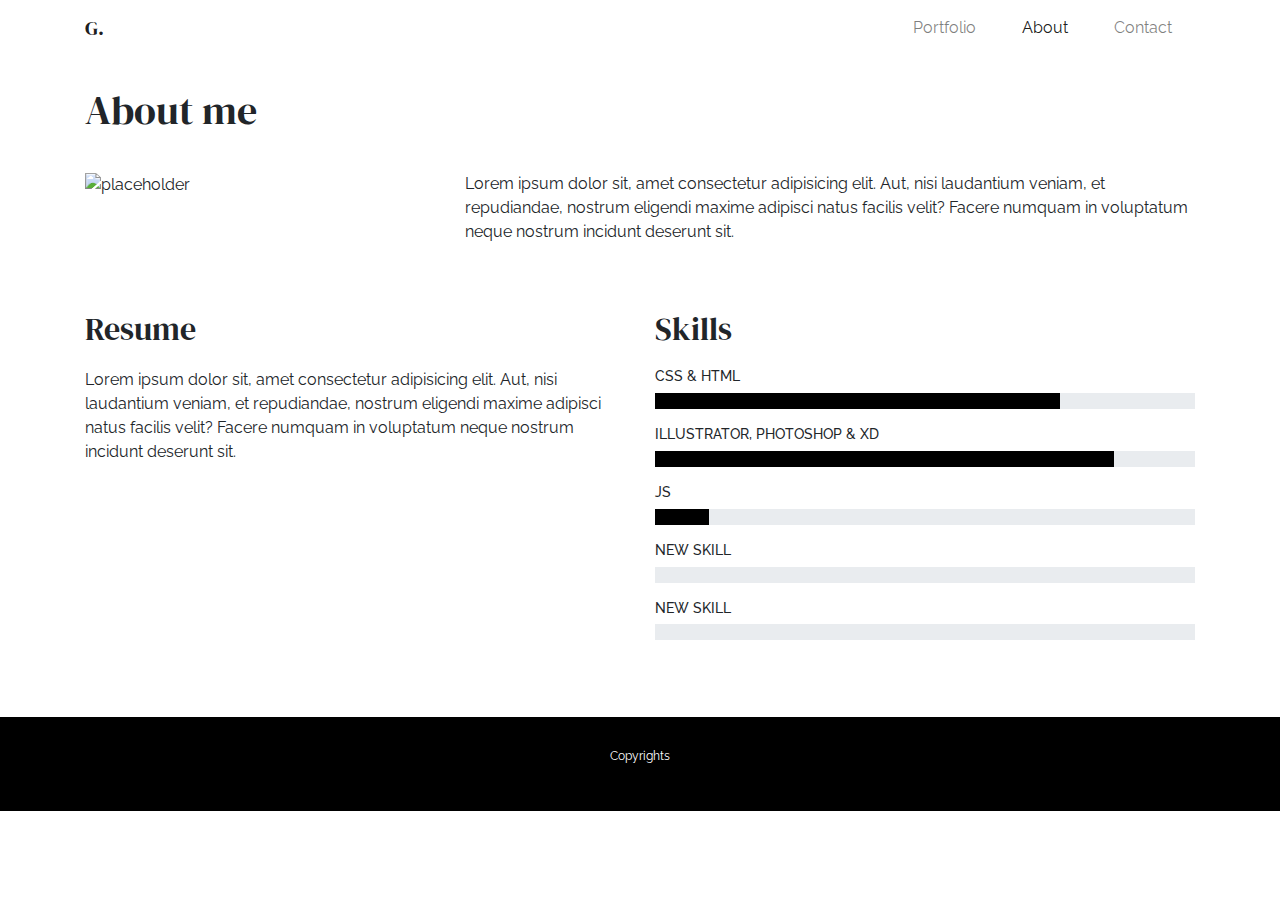
==== about.html @ 0bae454a "include images portfolio" ====
<!DOCTYPE html>
<html lang="en">
<head>
    <meta charset="UTF-8">
    <meta name="viewport" content="width=device-width, initial-scale=1.0">
    <meta http-equiv="X-UA-Compatible" content="ie=edge">
    <title>Garcia Portfolio</title>
    <link rel="shortcut icon" href="./assets/images/favicon.png" type="image/png"/>
    <link rel="stylesheet" href="https://stackpath.bootstrapcdn.com/bootstrap/4.3.1/css/bootstrap.min.css" integrity="sha384-ggOyR0iXCbMQv3Xipma34MD+dH/1fQ784/j6cY/iJTQUOhcWr7x9JvoRxT2MZw1T" crossorigin="anonymous">
    <link rel="stylesheet" href="./assets/css/style.css">
    <link href="https://fonts.googleapis.com/css?family=DM+Serif+Display|Raleway:300,400&display=swap" rel="stylesheet">
</head>

<body>
    <nav class="navbar navbar-expand-lg navbar-light bg-white">
        <div class="container">
            <a class="navbar-brand" href="./index.html">G.</a>
            <button class="navbar-toggler" type="button" data-toggle="collapse" data-target="#navbarSupportedContent" aria-controls="navbarSupportedContent" aria-expanded="false" aria-label="Toggle navigation">
            <span class="navbar-toggler-icon"></span>
            </button>
        
            <div class="collapse navbar-collapse" id="navbarSupportedContent">
            <ul class="navbar-nav ml-auto">
                <li class="nav-item">
                <a class="nav-link" href="./index.html#portfolio">Portfolio</a>
                </li>
                <li class="nav-item active">
                <a class="nav-link" href="./about.html">About</a>
                </li>
                <li class="nav-item">
                <a class="nav-link" href="./contact.html">Contact</a>
                </li>
            </ul>
            </div>
        </div>
    </nav>
    <div class="container">
        <div class="row intro">
            <div class="col-12 col-md-8">
                <h1>About me</h1>
            </div>
        </div>
        <div class="row">
            <div class="col-12 col-sm-4">
                <img src="https://via.placeholder.com/150x150" alt="placeholder">
            </div>
            <div class="col-12 col-sm-8">
                    <p>Lorem ipsum dolor sit, amet consectetur adipisicing elit. Aut, nisi laudantium veniam, et repudiandae, nostrum eligendi maxime adipisci natus facilis velit? Facere numquam in voluptatum neque nostrum incidunt deserunt sit.</p>
            </div>
        </div>
        <div class="row bottom-about">
            <div class="col-12 col-md-6 resume">
                <h2>Resume</h2>
                <p>Lorem ipsum dolor sit, amet consectetur adipisicing elit. Aut, nisi laudantium veniam, et repudiandae, nostrum eligendi maxime adipisci natus facilis velit? Facere numquam in voluptatum neque nostrum incidunt deserunt sit.</p>
            </div>
            <div class="col-12 col-md-6 skills">
                <h2>Skills</h2>
                <h3>Css & HTMl</h3>
                <div class="progress">
                    <div class="progress-bar" role="progressbar" style="width: 75%" aria-valuenow="75" aria-valuemin="0" aria-valuemax="100"></div>
                </div>
                <h3>Illustrator, Photoshop & XD</h3>
                <div class="progress">
                        <div class="progress-bar" role="progressbar" style="width: 85%" aria-valuenow="85" aria-valuemin="0" aria-valuemax="100"></div>
                </div>
                <h3>JS</h3>
                <div class="progress">
                    <div class="progress-bar" role="progressbar" style="width: 10%" aria-valuenow="10" aria-valuemin="0" aria-valuemax="100"></div>
                </div>
                <h3>New Skill</h3>
                <div class="progress">
                    <div class="progress-bar" role="progressbar" style="width: 0%" aria-valuenow="0" aria-valuemin="0" aria-valuemax="100"></div>
                </div>
                <h3>New Skill</h3>
                <div class="progress">
                    <div class="progress-bar" role="progressbar" style="width: 0%" aria-valuenow="0" aria-valuemin="0" aria-valuemax="100"></div>
                </div>
            </div>
        </div>
    </div>
    <footer class="site-footer text-center bg-dark">
        <p>Copyrights</p>
    </footer>
    <script></script> 
</body>
</html>
---- assets/css/style.css ----
body{
    font-family: 'Raleway', sans-serif;
}
h1, h1, h2{
    font-family: 'DM Serif Display', serif;
}
.bg-dark{
    background-color: black !important;
}
a.navbar-brand{
    font-family: 'DM Serif Display', serif;
}
.nav-item{
    padding: 0 15px;
}
nav.navbar{
    margin-bottom: 30px;
}
#portfolio{
    margin-bottom: 70px
}
.portfolio-grid .card{
    border: none;
    border-radius: 0;
}
.intro{
    margin-bottom: 30px;
}
.portfolio-grid .card img{
    border: none;
    border-radius: 0;
}
.skills{
    margin-bottom: 60px;
}
.skills h3{
    text-transform: uppercase;
    font-size: 14px;
}
.skills .progress{
    margin-bottom: 17px;
    border-radius: 0;
}
.skills .progress-bar{
    background-color: black;
}
.bottom-about{
    margin-top: 50px;
}
.bottom-about h2{
    margin-bottom: 20px;
}
footer{
    padding: 30px 0;
    color: #fff;
    font-size: 12px;
}
.navbar-light .navbar-toggler {
    color: rgba(0,0,0,1);
    border: none;
}
.input-group-text{
    border-radius: 0;
    background: black;
    color: #fff;
}
form.contact-form {
    margin-top: 20px;
    margin-bottom: 50px;
}
.contact-form textarea{
    border: 1px solid #ced4da;
    width: calc(100% - 39px);
}
form.contact-form .btn{
    margin-top: 20px;
}
.btn-outline-dark{
    border-radius: 0;
    text-transform: uppercase;
    padding-left: 30px;
    padding-right: 30px;
}
.input-group>.custom-select:not(:first-child), .input-group>.form-control:not(:first-child){
    border-radius: 0;
}
.container.contact {
    min-height: calc(100vh - 180px);
}


@media (min-width: 768px) { 

}


@media (min-width: 992px) { 

}


@media (min-width: 1200px) { 

}
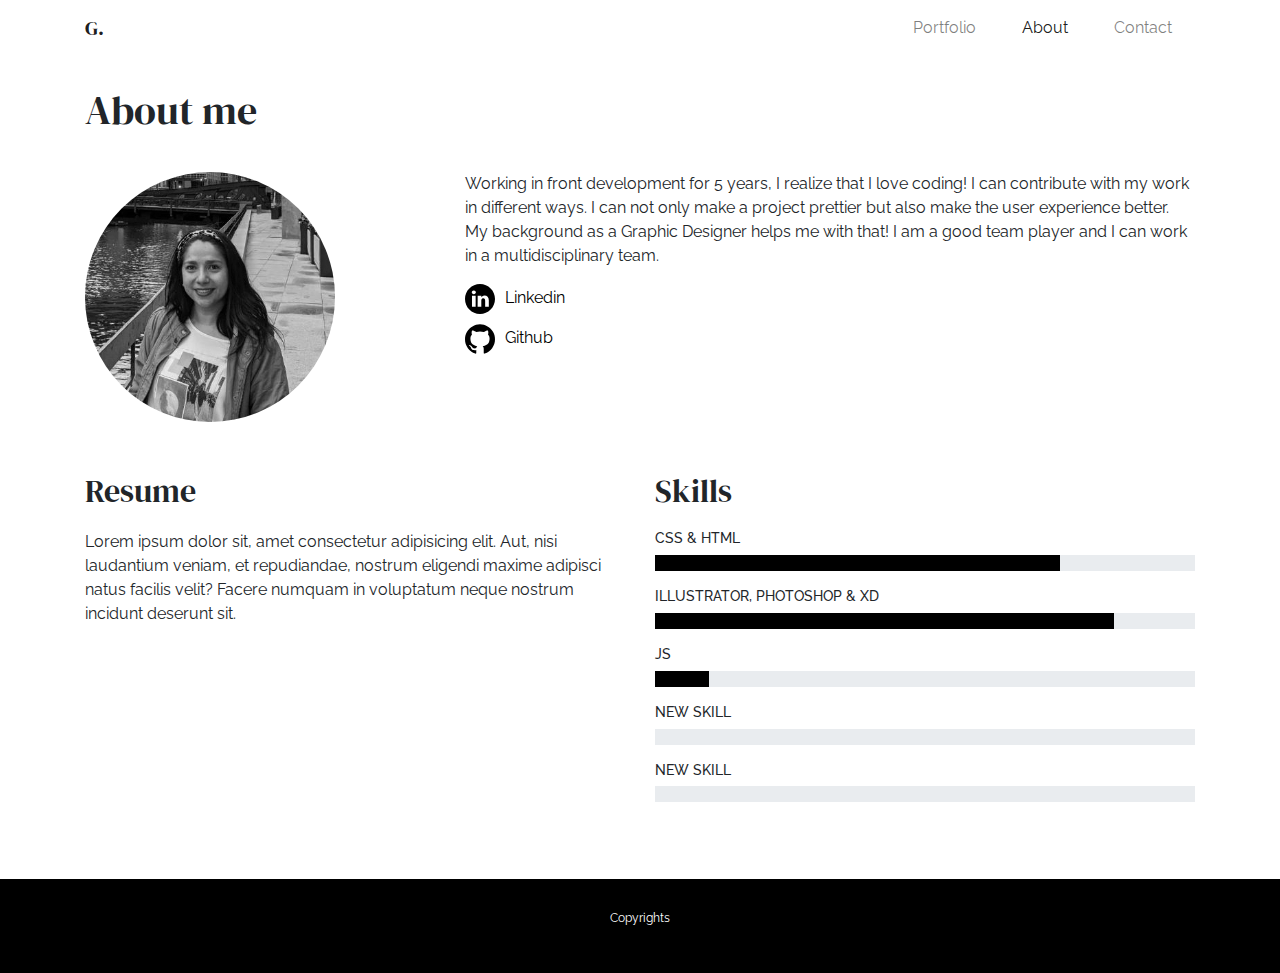
==== commit 8b1d0ba5: "add projects & text about" ====
--- a/about.html
+++ b/about.html
@@ -41,11 +41,15 @@
             </div>
         </div>
         <div class="row">
-            <div class="col-12 col-sm-4">
-                <img src="https://via.placeholder.com/150x150" alt="placeholder">
+            <div class="col-12 col-sm-4 profile">
+                <img src="./assets/images/pp.jpg" alt="profile image">
             </div>
             <div class="col-12 col-sm-8">
-                    <p>Lorem ipsum dolor sit, amet consectetur adipisicing elit. Aut, nisi laudantium veniam, et repudiandae, nostrum eligendi maxime adipisci natus facilis velit? Facere numquam in voluptatum neque nostrum incidunt deserunt sit.</p>
+                    <p>Working in front development for 5 years, I realize that I love coding! I can contribute with my work in different ways. I can not only make a project prettier but also make the user experience better. My background as a Graphic Designer helps me with that!  I am a good team player and I can work in a multidisciplinary team. </p>
+                    <div class="social-links">
+                        <a href="https://www.linkedin.com/in/javiera-garc%C3%ADa-latorre-b66b78152/" target="_blank"><img src="./assets/images/linkedin.svg">Linkedin</a>
+                        <a href="https://github.com/coti-garcia" target="_blank"><img src="./assets/images/github-logo.svg">Github</a>
+                    </div>
             </div>
         </div>
         <div class="row bottom-about">
@@ -81,6 +85,8 @@
     <footer class="site-footer text-center bg-dark">
         <p>Copyrights</p>
     </footer>
-    <script></script> 
+    <script src="https://code.jquery.com/jquery-3.3.1.slim.min.js" integrity="sha384-q8i/X+965DzO0rT7abK41JStQIAqVgRVzpbzo5smXKp4YfRvH+8abtTE1Pi6jizo" crossorigin="anonymous"></script>
+    <script src="https://cdnjs.cloudflare.com/ajax/libs/popper.js/1.14.7/umd/popper.min.js" integrity="sha384-UO2eT0CpHqdSJQ6hJty5KVphtPhzWj9WO1clHTMGa3JDZwrnQq4sF86dIHNDz0W1" crossorigin="anonymous"></script>
+    <script src="https://stackpath.bootstrapcdn.com/bootstrap/4.3.1/js/bootstrap.min.js" integrity="sha384-JjSmVgyd0p3pXB1rRibZUAYoIIy6OrQ6VrjIEaFf/nJGzIxFDsf4x0xIM+B07jRM" crossorigin="anonymous"></script>
 </body>
 </html>--- a/assets/css/style.css
+++ b/assets/css/style.css
@@ -22,6 +22,8 @@
 .portfolio-grid .card{
     border: none;
     border-radius: 0;
+    box-shadow: 1px 1px 10px rgba(0,0,0,0.2);
+    margin-bottom: 20px;
 }
 .intro{
     margin-bottom: 30px;
@@ -45,7 +47,7 @@
     background-color: black;
 }
 .bottom-about{
-    margin-top: 50px;
+    margin-top: 40px;
 }
 .bottom-about h2{
     margin-bottom: 20px;
@@ -87,10 +89,67 @@
 .container.contact {
     min-height: calc(100vh - 180px);
 }
+.profile img{
+    margin-bottom: 30px;
+}
+.resume{
+    margin-bottom: 30px;
+}
+.profile img {
+    max-width: 250px;
+    border-radius: 50%;
+}
+.social-links a{
+    display: block;
+    margin-bottom: 10px;
+    color: #000;
+}
+.social-links a img{
+    width: 30px;
+    margin-right: 10px;
+}
+.card-columns {
+    -webkit-column-count: 1;
+    -moz-column-count: 1;
+    column-count: 1;
+    margin: 20px;
+}
+.portfolio-grid .card-img-overlay a{
+    color: #fff;
 
+}
+.card-img-overlay{
+    background: rgba(0,0,0,0.7);
+    opacity:0;
+    font-weight: 300;
+}
+.card-img-overlay:hover{
+    background: rgba(0,0,0,0.7);
+    opacity: 1;
+    transition: all 0.3s;
+}
+.portfolio-grid .card-img-overlay p strong{
+    font-weight: 600;
+}
+.card-title{
+    font-size: 25px;
+    text-transform: uppercase;
+    font-weight: 600;
+}
 
 @media (min-width: 768px) { 
-
+    .profile img{
+        margin-bottom: 0px;
+    }
+    .bottom-about{
+        margin-top: 50px;
+    }
+    .card-columns {
+        -webkit-column-count: 2;
+        -moz-column-count: 2;
+        column-count: 2;
+        margin: 0px;
+    }
 }
 
 
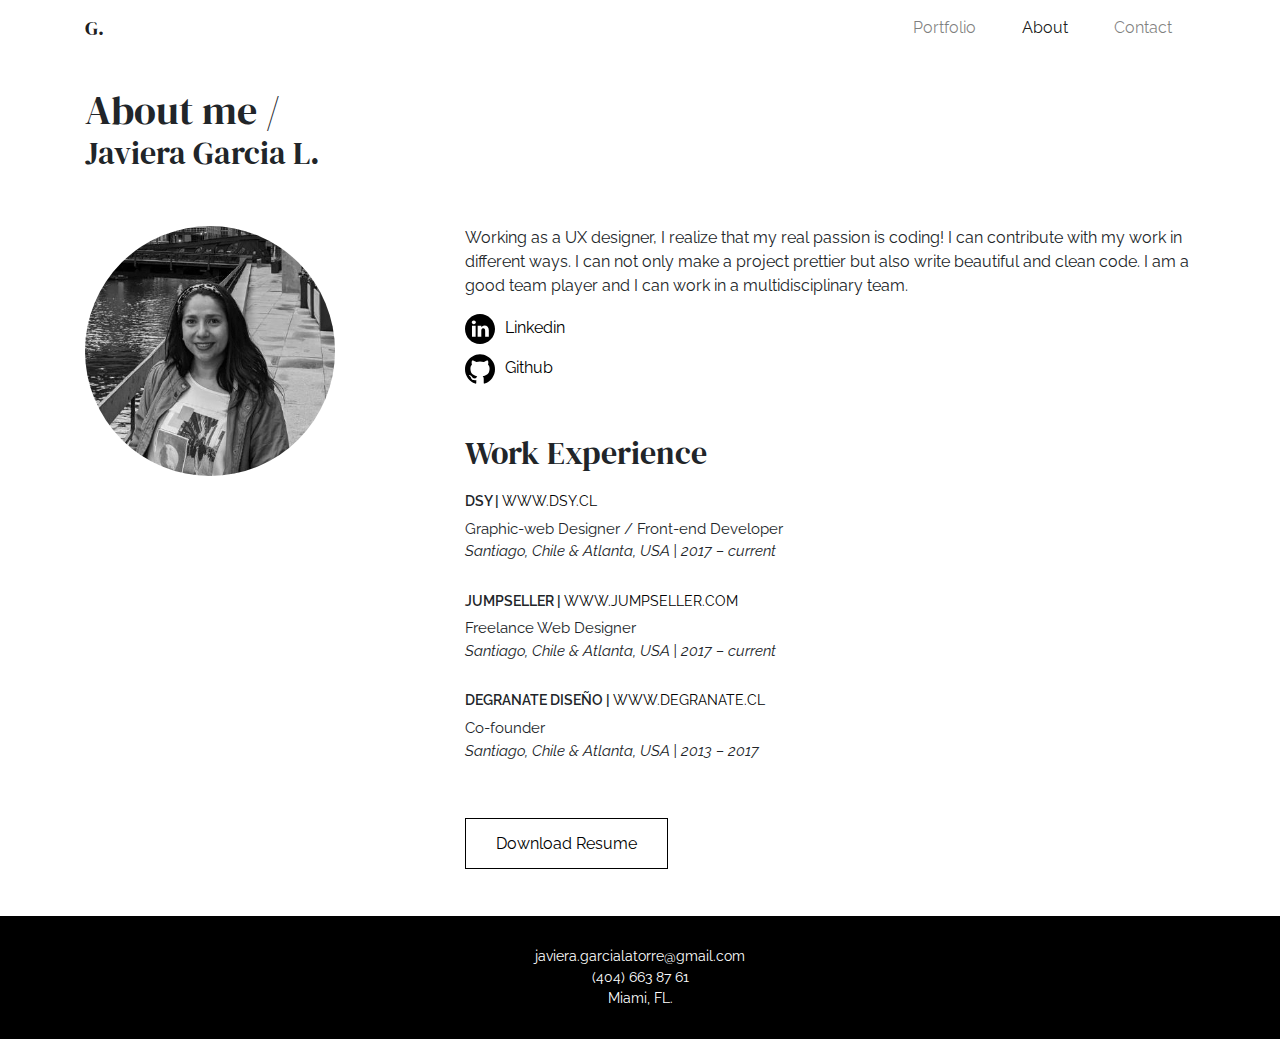
==== commit 951772b5: "Grid & new Resume" ====
--- a/about.html
+++ b/about.html
@@ -1,43 +1,47 @@
 <!DOCTYPE html>
 <html lang="en">
+
 <head>
     <meta charset="UTF-8">
     <meta name="viewport" content="width=device-width, initial-scale=1.0">
     <meta http-equiv="X-UA-Compatible" content="ie=edge">
     <title>Garcia Portfolio</title>
-    <link rel="shortcut icon" href="./assets/images/favicon.png" type="image/png"/>
-    <link rel="stylesheet" href="https://stackpath.bootstrapcdn.com/bootstrap/4.3.1/css/bootstrap.min.css" integrity="sha384-ggOyR0iXCbMQv3Xipma34MD+dH/1fQ784/j6cY/iJTQUOhcWr7x9JvoRxT2MZw1T" crossorigin="anonymous">
+    <link rel="shortcut icon" href="./assets/images/favicon.png" type="image/png" />
+    <link rel="stylesheet" href="https://stackpath.bootstrapcdn.com/bootstrap/4.3.1/css/bootstrap.min.css"
+        integrity="sha384-ggOyR0iXCbMQv3Xipma34MD+dH/1fQ784/j6cY/iJTQUOhcWr7x9JvoRxT2MZw1T" crossorigin="anonymous">
     <link rel="stylesheet" href="./assets/css/style.css">
-    <link href="https://fonts.googleapis.com/css?family=DM+Serif+Display|Raleway:300,400&display=swap" rel="stylesheet">
+    <link href="https://fonts.googleapis.com/css?family=DM+Serif+Display|Raleway:300,400,700&display=swap"
+        rel="stylesheet">
 </head>
 
 <body>
     <nav class="navbar navbar-expand-lg navbar-light bg-white">
         <div class="container">
             <a class="navbar-brand" href="./index.html">G.</a>
-            <button class="navbar-toggler" type="button" data-toggle="collapse" data-target="#navbarSupportedContent" aria-controls="navbarSupportedContent" aria-expanded="false" aria-label="Toggle navigation">
-            <span class="navbar-toggler-icon"></span>
+            <button class="navbar-toggler" type="button" data-toggle="collapse" data-target="#navbarSupportedContent"
+                aria-controls="navbarSupportedContent" aria-expanded="false" aria-label="Toggle navigation">
+                <span class="navbar-toggler-icon"></span>
             </button>
-        
+
             <div class="collapse navbar-collapse" id="navbarSupportedContent">
-            <ul class="navbar-nav ml-auto">
-                <li class="nav-item">
-                <a class="nav-link" href="./index.html#portfolio">Portfolio</a>
-                </li>
-                <li class="nav-item active">
-                <a class="nav-link" href="./about.html">About</a>
-                </li>
-                <li class="nav-item">
-                <a class="nav-link" href="./contact.html">Contact</a>
-                </li>
-            </ul>
+                <ul class="navbar-nav ml-auto">
+                    <li class="nav-item">
+                        <a class="nav-link" href="./index.html">Portfolio</a>
+                    </li>
+                    <li class="nav-item active">
+                        <a class="nav-link" href="./about.html">About</a>
+                    </li>
+                    <li class="nav-item">
+                        <a class="nav-link" href="./contact.html">Contact</a>
+                    </li>
+                </ul>
             </div>
         </div>
     </nav>
     <div class="container">
         <div class="row intro">
-            <div class="col-12 col-md-8">
-                <h1>About me</h1>
+            <div class="col-12 col-md-8 mb-4">
+                <h1>About me / <small>Javiera Garcia L.</small></h1>
             </div>
         </div>
         <div class="row">
@@ -45,48 +49,60 @@
                 <img src="./assets/images/pp.jpg" alt="profile image">
             </div>
             <div class="col-12 col-sm-8">
-                    <p>Working in front development for 5 years, I realize that I love coding! I can contribute with my work in different ways. I can not only make a project prettier but also make the user experience better. My background as a Graphic Designer helps me with that!  I am a good team player and I can work in a multidisciplinary team. </p>
-                    <div class="social-links">
-                        <a href="https://www.linkedin.com/in/javiera-garc%C3%ADa-latorre-b66b78152/" target="_blank"><img src="./assets/images/linkedin.svg">Linkedin</a>
-                        <a href="https://github.com/coti-garcia" target="_blank"><img src="./assets/images/github-logo.svg">Github</a>
+                <p>Working as a UX designer, I realize that my real passion is coding! I can contribute with my work in
+                    different ways. I can not only make a project prettier but also write beautiful and clean code. I am
+                    a good team player and I can work in a multidisciplinary team. </p>
+                <div class="social-links">
+                    <a href="https://www.linkedin.com/in/javiera-garc%C3%ADa-latorre-b66b78152/" target="_blank"><img
+                            src="./assets/images/linkedin.svg">Linkedin</a>
+                    <a href="https://github.com/coti-garcia" target="_blank"><img
+                            src="./assets/images/github-logo.svg">Github</a>
+                </div>
+                <div class="resume">
+                    <h2>Work Experience</h2>
+                    <div class="item">
+                        <h5>Dsy | <a href="http://www.dsy.cl" target="_blank">www.dsy.cl</a></h5>
+                        <p>Graphic-web Designer / Front-end Developer</p>
+                        <p class="date">Santiago, Chile & Atlanta, USA | 2017 – current</p>
                     </div>
-            </div>
-        </div>
-        <div class="row bottom-about">
-            <div class="col-12 col-md-6 resume">
-                <h2>Resume</h2>
-                <p>Lorem ipsum dolor sit, amet consectetur adipisicing elit. Aut, nisi laudantium veniam, et repudiandae, nostrum eligendi maxime adipisci natus facilis velit? Facere numquam in voluptatum neque nostrum incidunt deserunt sit.</p>
-            </div>
-            <div class="col-12 col-md-6 skills">
-                <h2>Skills</h2>
-                <h3>Css & HTMl</h3>
-                <div class="progress">
-                    <div class="progress-bar" role="progressbar" style="width: 75%" aria-valuenow="75" aria-valuemin="0" aria-valuemax="100"></div>
-                </div>
-                <h3>Illustrator, Photoshop & XD</h3>
-                <div class="progress">
-                        <div class="progress-bar" role="progressbar" style="width: 85%" aria-valuenow="85" aria-valuemin="0" aria-valuemax="100"></div>
-                </div>
-                <h3>JS</h3>
-                <div class="progress">
-                    <div class="progress-bar" role="progressbar" style="width: 10%" aria-valuenow="10" aria-valuemin="0" aria-valuemax="100"></div>
-                </div>
-                <h3>New Skill</h3>
-                <div class="progress">
-                    <div class="progress-bar" role="progressbar" style="width: 0%" aria-valuenow="0" aria-valuemin="0" aria-valuemax="100"></div>
-                </div>
-                <h3>New Skill</h3>
-                <div class="progress">
-                    <div class="progress-bar" role="progressbar" style="width: 0%" aria-valuenow="0" aria-valuemin="0" aria-valuemax="100"></div>
+                    <div class="item">
+                        <h5>Jumpseller | <a href="http://www.jumpseller.com" target="_blank">www.jumpseller.com</a></h5>
+                        <p>Freelance Web Designer</p>
+                        <p class="date">Santiago, Chile & Atlanta, USA | 2017 – current</p>
+                    </div>
+                    <div class="item last">
+                        <h5>Degranate Diseño | <a href="http://www.degranate.cl" target="_blank">www.degranate.cl</a>
+                        </h5>
+                        <p>Co-founder</p>
+                        <p class="date">Santiago, Chile & Atlanta, USA | 2013 – 2017</p>
+                    </div>
+                    <a href="./assets/012021-Resume-JGARCIA.pdf" class="btn-outline" target="_blank">Download Resume</a>
                 </div>
             </div>
         </div>
     </div>
     <footer class="site-footer text-center bg-dark">
-        <p>Copyrights</p>
+        <p><a href="mailto:javiera.garcialatorre@gmail.com">javiera.garcialatorre@gmail.com</a> <span>|</span> <a
+                href="tel:+14046638761">(404) 663 87 61</a> <span>|</span>
+            Miami, FL.</p>
     </footer>
-    <script src="https://code.jquery.com/jquery-3.3.1.slim.min.js" integrity="sha384-q8i/X+965DzO0rT7abK41JStQIAqVgRVzpbzo5smXKp4YfRvH+8abtTE1Pi6jizo" crossorigin="anonymous"></script>
-    <script src="https://cdnjs.cloudflare.com/ajax/libs/popper.js/1.14.7/umd/popper.min.js" integrity="sha384-UO2eT0CpHqdSJQ6hJty5KVphtPhzWj9WO1clHTMGa3JDZwrnQq4sF86dIHNDz0W1" crossorigin="anonymous"></script>
-    <script src="https://stackpath.bootstrapcdn.com/bootstrap/4.3.1/js/bootstrap.min.js" integrity="sha384-JjSmVgyd0p3pXB1rRibZUAYoIIy6OrQ6VrjIEaFf/nJGzIxFDsf4x0xIM+B07jRM" crossorigin="anonymous"></script>
 </body>
+<script src="https://code.jquery.com/jquery-3.4.1.min.js"
+    integrity="sha256-CSXorXvZcTkaix6Yvo6HppcZGetbYMGWSFlBw8HfCJo=" crossorigin="anonymous"></script>
+<script src="https://cdn.jsdelivr.net/npm/popper.js@1.16.0/dist/umd/popper.min.js"
+    integrity="sha384-Q6E9RHvbIyZFJoft+2mJbHaEWldlvI9IOYy5n3zV9zzTtmI3UksdQRVvoxMfooAo"
+    crossorigin="anonymous"></script>
+<script src="https://stackpath.bootstrapcdn.com/bootstrap/4.4.1/js/bootstrap.min.js"
+    integrity="sha384-wfSDF2E50Y2D1uUdj0O3uMBJnjuUD4Ih7YwaYd1iqfktj0Uod8GCExl3Og8ifwB6"
+    crossorigin="anonymous"></script>
+<!-- Global site tag (gtag.js) - Google Analytics -->
+<script async src="https://www.googletagmanager.com/gtag/js?id=UA-155747720-1"></script>
+<script>
+    window.dataLayer = window.dataLayer || [];
+    function gtag() { dataLayer.push(arguments); }
+    gtag('js', new Date());
+
+    gtag('config', 'UA-155747720-1');
+</script>
+
 </html>--- a/assets/css/style.css
+++ b/assets/css/style.css
@@ -1,9 +1,15 @@
 body{
     font-family: 'Raleway', sans-serif;
 }
+h1{
+    margin-bottom: 30px;
+}
 h1, h1, h2{
     font-family: 'DM Serif Display', serif;
 }
+h1 small{
+    display: block;
+}
 .bg-dark{
     background-color: black !important;
 }
@@ -16,17 +22,54 @@
 nav.navbar{
     margin-bottom: 30px;
 }
-#portfolio{
-    margin-bottom: 70px
-}
+
 .portfolio-grid .card{
     border: none;
     border-radius: 0;
-    box-shadow: 1px 1px 10px rgba(0,0,0,0.2);
-    margin-bottom: 20px;
-}
-.intro{
-    margin-bottom: 30px;
+    margin: 0px 0px 0px;
+}
+.card-img-overlay{
+    text-align: center;
+}
+.card-img-overlay img{
+    width: 50px;
+    display: block;
+    margin: 0 auto 0px;
+}
+
+.project-description h5{
+    font-family: 'DM Serif Display', serif;
+}
+.project-description h5 a:hover{
+    text-decoration: none;
+}
+.project-description p{
+    margin-bottom: 0;
+}
+.project-description p strong{
+    text-transform: uppercase;
+    font-size: 13px;
+}
+.project-description a{
+    color: #FFF;
+}
+
+.project-description a:hover{
+    color: #333333;
+}
+.filter{
+    margin-top: 20px;
+    margin-bottom: 10px;
+}
+.filter .btn-outline-dark{
+    padding-left: 15px;
+    padding-right: 15px;
+    margin-bottom: 10px;
+    margin-right: 5px;
+}
+.filter .btn.current{
+    background: #000;
+    color: #FFF;
 }
 .portfolio-grid .card img{
     border: none;
@@ -93,11 +136,16 @@
     margin-bottom: 30px;
 }
 .resume{
-    margin-bottom: 30px;
+    margin-top: 50px;
+    margin-bottom: 60px;
+}
+.resume h2{
+    margin-bottom: 20px;
 }
 .profile img {
     max-width: 250px;
     border-radius: 50%;
+    width: 100%;
 }
 .social-links a{
     display: block;
@@ -117,17 +165,14 @@
 .portfolio-grid .card-img-overlay a{
     color: #fff;
 
-}
-.card-img-overlay{
-    background: rgba(0,0,0,0.7);
-    opacity:0;
-    font-weight: 300;
-}
-.card-img-overlay:hover{
-    background: rgba(0,0,0,0.7);
-    opacity: 1;
-    transition: all 0.3s;
-}
+}.portfolio-grid .card-img-overlay a:hover{
+    text-decoration: none;
+}
+.portfolio-grid .card-img-overlay a span{
+    display: block;
+}
+
+
 .portfolio-grid .card-img-overlay p strong{
     font-weight: 600;
 }
@@ -136,28 +181,205 @@
     text-transform: uppercase;
     font-weight: 600;
 }
+.resume h5{
+    text-transform: uppercase;
+    font-size: 14px;
+    font-weight: 600;
+}
+
+.resume a{
+    color: #000;
+    font-weight: 400;
+}
+
+.resume p{
+    margin-bottom: 0;
+    font-size: 15px;
+}
+
+.resume .item{
+    margin-bottom: 30px;
+}
+
+.resume .item.last{
+    margin-bottom: 70px;
+}
+
+.resume .date{
+    font-style: italic;
+}
+
+a.btn-outline {
+    border: solid thin #000;
+    padding: 15px 30px;
+}
+
+a.btn-outline:hover{
+    background: #000;
+    color: #fff;
+    text-decoration: none;
+}
+
+.box{
+    border: solid thin #000;
+    text-align: center;
+    padding: 30px 30px 50px;
+    min-height: 170px;
+    margin-bottom: 70px;
+    box-sizing: content-box;    
+}
+
+.box h6{
+    text-transform: uppercase;  
+    font-weight: 700;
+}
+
+.box p{
+    margin-bottom: 0;
+}
+
+.box a{
+    color: #000;
+    text-decoration: none;
+}
+.box a:hover{
+    color:  #666;
+}
+.contact{
+    margin-top: 50px;
+}
+
+.contact img{
+    max-width: 50px;
+    margin-bottom: 30px;
+    margin-top: 10px;
+}
+
+.skills{
+    margin-top: 40px;
+}
+.site-footer {
+    font-size: 14px;
+}
+.site-footer p{
+    margin-bottom: 0;
+}
+.site-footer a{
+    color: #fff;
+    display: block;
+}
+.site-footer span{
+    padding: 10px;
+    display: none;
+}
+
+.bg-black{
+    background: black;
+}
+.container-fluid{
+    padding-left: 0;
+    padding-right:0;
+}
+.project-description {
+    margin: 0 0 20px 0;
+    /* position: absolute;
+    left:0;
+    right: 0;
+    bottom:0; */
+    padding: 20px;
+    background: rgba(0,0,0,0.7);
+    color: #FFF;
+    text-align: center;
+}
 
 @media (min-width: 768px) { 
-    .profile img{
-        margin-bottom: 0px;
-    }
-    .bottom-about{
-        margin-top: 50px;
-    }
+   .portfolio-grid {
+    column-count: 2;
+    column-gap: 20px;
+    margin-top: 40px;
+    }
+    .grid-item{
+        -webkit-column-break-inside: avoid;
+        page-break-inside: avoid;
+        break-inside: avoid;
+    }
+}
+  
+
+
+@media (min-width: 992px) { 
+    .card-img-overlay{
+        background: rgba(0,0,0,0.8);
+        opacity:0;
+        font-weight: 300;
+        padding: 0;
+        bottom: auto;
+        top:20px;
+        left: auto;
+    }
+    .card-img-overlay:hover{
+        background: rgba(0,0,0,1);
+    }
+    .card-img-overlay a{
+        display: flex;
+        justify-content: space-between;
+        padding: 20px;
+        align-items: center
+    }
+    .card-img-overlay img{
+        margin-right: 10px;
+    }
+    .portfolio-grid {
+        column-count: 3;
+        column-gap: 0px;
+        background: #000;
+    }
+    .portfolio-grid .grid-item{
+        position: relative;
+
+    }
+    .project-description {
+        margin: 0;
+        position: absolute;
+        top:0;
+        left:0;
+        right: 0;
+        bottom:0;
+        background: rgba(0,0,0,0.7);
+        color: #FFF;
+        display: flex;
+        align-items: center;
+        flex-direction: column;
+        justify-content: center;
+    }
+    .portfolio-grid .grid-item:hover .project-description{
+        opacity: 0;
+        z-index: 0;
+        transition: opacity 0.5s ease-in-out;
+        -moz-transition: opacity 0.5s ease-in-out;
+        -webkit-transition: opacity 0.5s ease-in-out;
+    }
+    .portfolio-grid .grid-item:hover .project-description a{
+        width: 0;
+        transition: width 0.5s ;
+        -moz-transition: width 0.5s;
+        -webkit-transition: width 0.5s;
+    }
+    .portfolio-grid .grid-item:hover .card-img-overlay{
+        opacity: 1;
+        z-index:1000;
+        transition: opacity 0.5s ease-in-out;
+        -moz-transition: opacity 0.5s ease-in-out;
+        -webkit-transition: opacity 0.5s ease-in-out;
+    }
+}
+
+
+@media (min-width: 1500px) { 
     .card-columns {
-        -webkit-column-count: 2;
-        -moz-column-count: 2;
-        column-count: 2;
+        -webkit-column-count: 3;
+        -moz-column-count: 3;
+        column-count: 3;
         margin: 0px;
     }
-}
-
-
-@media (min-width: 992px) { 
-
-}
-
-
-@media (min-width: 1200px) { 
-
 }